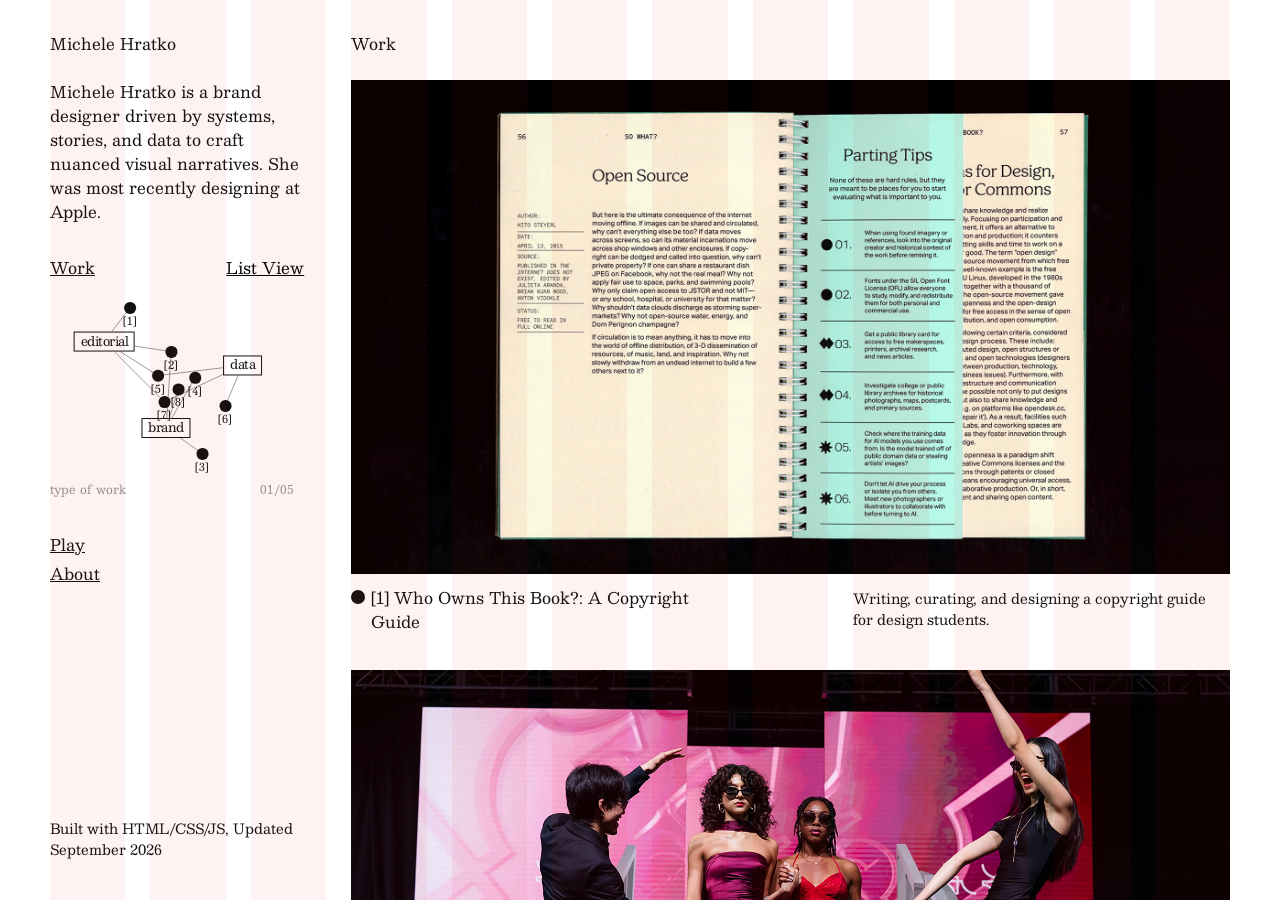
==== index.html @ ccbe78eb "test live!" ====
<!DOCTYPE html>
<!-- Hello if you're reading this! Feel free to look around. Disclaimer this site was made with a lot of Claude so some things might be odd.-->

<html lang="en">
<head>
    <meta charset="UTF-8" />
    <meta name="description" content="Michele Hratko is a brand designer, previously at Apple." />
    <meta name="robots" content="all" />
    <meta name="viewport" content="width=device-width, initial-scale=1.0" />
    <title>Michele Hratko</title>
    <link rel="icon" type="image/x-icon" href="images/Home/Favicon_Ellipse.png" />
    <!--font embed-->
    <!-- <link rel="preconnect" href="https://fonts.googleapis.com">
    <link rel="preconnect" href="https://fonts.gstatic.com" crossorigin>
    <link href="https://fonts.googleapis.com/css2?family=Cossette+Texte:wght@400;700&display=swap" rel="stylesheet"> -->
    <link rel="stylesheet" type="text/css" href="style.css" /> 
    <link rel="preconnect" href="https://fonts.googleapis.com">
<link rel="preconnect" href="https://fonts.gstatic.com" crossorigin>
<link href="https://fonts.googleapis.com/css2?family=Besley:wght@400;500;600;700;800;900&display=swap" rel="stylesheet">
</head> 
<body>
<!--This is the home page-->  
<main class="layout">
        <div class="grid-overlay"> 
    <div></div><div></div><div></div><div></div><div></div><div></div>
    <div></div><div></div><div></div><div></div><div></div><div></div>
</div>

<!--This is the sidebar-->  
<div id="sidebar-placeholder"></div>
<script src="includes.js"></script>

        <!--Case study right side--> 
        <section class="projects" id="gallery">
            <h2 class="name">Work</h2>
            <!--Project 1-->
            <a href="project-pages/WhoOwnsThisBook.html" class="project-card">
                <div class="project-media">
                    <img class="project-image-default" src="images/Home/Copyright_Home.png" alt="Copyright Book">
                    <img class="project-image-hover" src="images/Home/Copyright_Home.gif" alt="Copyright Book Gif">
                </div>
                    <div class="project-caption">
                        <span class="project-circle"></span>
                        <span class="project-name">[1] Who Owns This Book?: A Copyright Guide</span>
                        <p class="project-description">
                            Writing, curating, and designing a copyright guide for design students.
                        </p>
                </div>
            </a>
            <!--Project 2-->
            <a href="project-pages/LunarGalaFable.html" class="project-card">
                <div class="project-media">
                    <img class="project-image-default" src="images/Home/Fable_Home.png" alt="Lunar Gala Fable">
                    <img class="project-image-hover" src="images/Home/Fable_Home.gif" alt="Lunar Gala Fable Gif">
                </div>
                    <div class="project-caption">
                        <span class="project-circle"></span>
                        <span class="project-name">[2] Lunar Gala 2026: Fable</span>
                        <p class="project-description">
                            Creative directing Lunar Gala's 30th anniversary fashion show.
                        </p>
                </div>
            </a>
            <!--Project 3-->
            <a href="project-pages/Apple.html" class="project-card">
                <div class="project-media">
                    <img src="images/Home/Apple_Home.png" alt="Apple Logo">
                </div>
                    <div class="project-caption">
                        <span class="project-circle"></span>
                        <span class="project-name">[3] Apple Internship</span>
                        <p class="project-description">
                            Identity design for a hardware launch campaign. Under NDA.
                        </p>
                </div>
            </a>
             <!--Project 4-->
            <a href="project-pages/InternetArchive.html" class="project-card">
                <div class="project-media">
                    <img class="project-image-default" src="images/Home/Archive_Home.jpg" alt="Internet Archive Home">
                    <img class="project-image-hover" src="images/Home/Archive_Home.gif" alt="Internet Archive Reel">
                    </div>    
                    <div class="project-caption">
                    <span class="project-circle"></span>
                        <span class="project-name">[4] Rebranding the Internet Archive</span>
                        <p class="project-description">
                            An expansive, enduring identity for the Internet Archive's growing impact. 
                        </p>
                </div>
            </a>
               <!--Project 5-->
            <a href="project-pages/AirQuality.html" class="project-card">
                <div class="project-media">
                    <img class="project-image-default" src="images/Home/Air_Home2.png" alt="Air Home">
                    <img class="project-image-hover" src="images/Home/Air_Home2.gif" alt="Air Reel">
                </div>
                    <div class="project-caption">
                        <span class="project-circle"></span>
                        <span class="project-name">[5] The Air We Share</span>
                        <p class="project-description">
                            Investigating the history of air pollution and air quality monitoring in Western Pennsylvania.
                        </p>
                </div>
            </a>
                <!--Project 6-->
            <a href="project-pages/Compliments.html" class="project-card">
                <div class="project-media">
                    <img class="project-image-default" src="images/Home/Character_Home copy.jpg" alt="Compliment hands">
                    <img class="project-image-hover" src="images/Home/Compliments_Home.gif" alt="Compliments wind">
                </div>
                    <div class="project-caption">
                        <span class="project-circle"></span>
                        <span class="project-name">[6] Visualizing the Long Life of Compliments</span>
                        <p class="project-description">
                            One hundred people were asked to share the most meaningful compliment they had ever received. 
                        </p>
                </div>
            </a>
                  <!--Project 7-->
            <a href="project-pages/Ovation.html" class="project-card">
                <div class="project-media">
                    <img class="project-image-default" src="images/Home/Ovation_home.jpg" alt="Ovation array">
                    <img class="project-image-hover" src="images/Home/Ovation_Home.gif" alt="Ovation program gif">
                </div>
                    <div class="project-caption">
                        <span class="project-circle"></span>
                        <span class="project-name">[7] Ovation Film Festival</span>
                        <p class="project-description">
                            A scaleable brand system establishes a student film festival in its second year. 
                        </p>
                </div>
            </a>
                      <!--Project 8-->
            <a href="project-pages/Lupi.html" class="project-card">
                <div class="project-media">
                    <img class="project-image-default" src="images/Home/Lupi_home.png" alt="Lupi data spread">
                    <img class="project-image-hover" src="images/Home/Lupi_Home.gif" alt="Lupi animation">
                </div>
                    <div class="project-caption">
                        <span class="project-circle"></span>
                        <span class="project-name">[8] Celebrating Data Humanism and Giorgia Lupi</span>
                        <p class="project-description">
                            Identity system honoring the work and philosophy of information designer Giorgia Lupi.
                        </p>
                </div>
            </a>
        </section>
    </main>
    <script src="projects.js"></script>
</body>
</html>
---- style.css ----
/* http://meyerweb.com/eric/tools/css/reset/
   v2.0 | 20110126
   License: none (public domain)
*/

html,
body,
div,
span,
applet,
object,
iframe,
h1,
h2,
h3,
h4,
h5,
h6,
p,
blockquote,
pre,
a,
abbr,
acronym,
address,
big,
cite,
code,
del,
dfn,
em,
img,
ins,
kbd,
q,
s,
samp,
small,
strike,
strong,
sub,
sup,
tt,
var,
b,
u,
i,
center,
dl,
dt,
dd,
ol,
ul,
li,
fieldset,
form,
label,
legend,
table,
caption,
tbody,
tfoot,
thead,  
tr,
th,
td,
article,
aside,
canvas,
details,
embed,
figure,
figcaption,
footer,
header,
hgroup,
menu,
nav,
output,
ruby,
section,
summary,
time,
mark,
audio,
video {
  margin: 0;
  padding: 0;
  border: 0;
  font-size: 100%;
  font: inherit;
  vertical-align: baseline;
}
/* HTML5 display-role reset for older browsers */
article,
aside,
details,
figcaption,
figure,
footer,
header,
hgroup,
menu,
nav,
section {
  display: block;
}
body {
  line-height: 1;
}
ol,
ul {
  list-style: none;
}
blockquote,
q {
  quotes: none;
}
blockquote:before,
blockquote:after,
q:before,
q:after {
  content: "";
  content: none;
}

table {
  border-collapse: collapse;
  border-spacing: 0;
}

/* overarching variables */ 
:root {
    --background: #ffffff;
    --textBase: #111111;
    --textSub: #999999;
    --border: #000000;
    --grid-margin: 50px;
    --grid-gutter: 25px;
}

/* scroll */
html,
body {
  min-height: 100%;
  overflow: hidden;
}

body {
    font-family: "Besley", serif;
    font-size: 16px;
    line-height: 1.5;
    color: #111;
}

a {
  color: #111;
}

i,
em {
  font-style: italic;
}

/* desktop layout */
.layout {
  display: grid;
  grid-template-columns: repeat(12, 1fr);
  column-gap: var(--grid-gutter);
  padding: 0 var(--grid-margin);
  height: 100vh;
}

/* The placeholder is the grid item; the fetched .sidebar lives inside it. */
#sidebar-placeholder {
  grid-column: 1 / 4;
  min-width: 0;
}

.sidebar {
  grid-column: 1 / 4;
  height: 100vh;
  box-sizing: border-box;
  overflow-y: auto;
  overflow-x: hidden;
  padding: 32px 12px 40px 0;
  scrollbar-gutter: stable;
  scrollbar-width: thin;
  scrollbar-color: transparent transparent;
  display: flex;
  flex-direction: column;
}


.sidebar:hover {
  scrollbar-color: #d9d9d5 transparent;
}

.sidebar::-webkit-scrollbar {
  width: 8px;
}

.sidebar::-webkit-scrollbar-track {
  background: transparent;
}

.sidebar::-webkit-scrollbar-thumb {
  background: transparent;
  border-radius: 999px;
}

.sidebar:hover::-webkit-scrollbar-thumb {
  background: #d9d9d5;
}

.projects {
  grid-column: 4 / 13;
  display: grid;
  grid-template-columns: subgrid; for 1 col 
  /* for 2 col 
  grid-template-columns: repeat(2, minmax(0, 1fr)); 
  column-gap: 24px; 
  /* end */  */
  align-content: start;
  height: 100vh;
  box-sizing: border-box;
  overflow-y: auto;

  /* Extend only the scroll container into the existing outer margin. The
     matching right padding preserves the current content/grid position. */
  margin-right: calc(var(--grid-margin) * -1);
  padding: 32px var(--grid-margin) 40px 0;

  scrollbar-width: thin;
  scrollbar-color: transparent transparent;
}

/*adding for 3 col test */ 
.projects .name {
  grid-column: 1 / -1;
}

.projects:hover {
  scrollbar-color: #d9d9d5 transparent;
}

/* Chrome / Safari scrollbar styling */
.projects::-webkit-scrollbar {
  width: 8px;
}

.projects::-webkit-scrollbar-track {
  background: transparent;
}

.projects::-webkit-scrollbar-thumb {
  background: transparent;
  border-radius: 999px;
}

.projects:hover::-webkit-scrollbar-thumb {
  background: #d9d9d5;
}

/* type home page */ 

.name {
    grid-column: 1 / -1;
    font-size: 16px;
    /* font-weight: 500; */
    margin-bottom: 24px;
}

.bio {
    font-size: 16px;
    margin-bottom: 32px;
    /* border-top: 1px solid red; /* LINE PLACEHOLDER */  */
}

.nav-link {
    display: block;
    font-size: 16px;
    text-decoration: underline;
    color: #111;
    margin-bottom: 5px;
}

/* info grid 2 columns */ 
.info-columns {
    display: flex;
    gap: 24px;
    margin-top: 32px;
    font-size: 14px;
}

.info-column {
    flex: 1;
    display: flex;
    flex-direction: column;
    gap: 24px;
}

.info-block h3 {
    font-weight: 650;
}

.info-block a {
    color: #111;
    text-decoration: underline;
}

.sidebar-footer {
  margin-top: auto;
  font-size: 14px;
}

/* project cards */ 

.project-page {
  grid-column: 4 / 13;
}

/* 1 col */ 
.project-card {
    display: grid;
    grid-column: 1 / -1;
    grid-template-columns: subgrid;
    margin-bottom: 36px;
    color: inherit;
    text-decoration: none;
    cursor: pointer;
}

/* for 3 col */ 
/* .project-card {
  margin-bottom: 48px;

  color: inherit;
  text-decoration: none;
  cursor: pointer;
} */

.project-card:hover .project-name {
    text-decoration: underline;
}

.project-media {
    grid-column: 1 / -1;
    width: 100%;
    aspect-ratio: 16 / 9;
    margin-bottom: 12px;
    overflow: hidden;
    position: relative;
}

.project-media img {
    width: 100%;
    height: 100%;
    object-fit: cover;
    object-position: center;
    display: block;
}

.project-image-hover {
    position: absolute;
    inset: 0;
    opacity: 0;
}

.project-media:hover .project-image-hover {
    opacity: 1;
}

.project-media:hover .project-image-default {
    opacity: 0;
}

.project-caption {
  display: grid;
  grid-column: 1 / -1;
  grid-template-columns: subgrid;
  align-items: baseline;
}


.project-circle {
    grid-column: 1/2;
    grid-row: 1;
    width: 14px;
    height: 14px;
    border-radius: 50%;
    background-color: #111;
    justify-self: start;
}

.project-name {
    grid-column: 1/ 5;
    grid-row: 1;
    font-size: 16px;
    font-weight: 400;
    padding-left: 20px;
    min-width: 0;
}

.project-description {
    font-size: 14px;
    /* .projects starts at global column 4; local column 3 is global column 6. */
    grid-column: 6 / -1;
    text-align: left;
    min-width: 0;
}

/* project page */ 
.project-topbar {
  grid-column: 1 / -1;
  display: flex;
  justify-content: space-between;
  margin-bottom: 23px;
}

.close-link {
    color: #111;
    text-decoration: none;
}

.case-study {
    /* Span every column inside .projects (global page columns 4–12). */
    grid-column: 1 / -1;
    padding-bottom: 80px;
    display: grid;
    grid-template-columns: subgrid;
    /* border-top: 1px solid red; /* LINE PLACEHOLDER */  */
}

.case-media {
    width: 100%;
    aspect-ratio: 1 / 1;
    background: #000;
}

.case-media.hero {
    grid-column: 1 / -1;
    width: 100%;
    aspect-ratio: 16 / 9;
    margin-bottom: 12px;
    overflow: hidden;
}

.case-media-large, .case-image-grid {
   margin-bottom: 14px;
}

.case-media-large {
    width: 100%;
}

.case-media-large img {
    width: 100%;
    height: auto;
    display: block;
    aspect-ratio: auto; /* overrides any fixed ratio set elsewhere */
    object-fit: unset;  /* remove if object-fit was being used for cropping */
}

.case-intro {
  display: grid;
  grid-template-columns: subgrid;
  grid-column: 1 / -1;
  gap: var(--grid-gutter);
  margin: 16px 0 36px;
}

.case-description p {
  font-size: 14px;
}

.case-description .case-subhead {
  font-size: 16px;
  margin: 0 0 20px;
}

.case-title,
.case-description {
  grid-column: 1 / 5; /* five columns */
}

.case-title,
.case-media-large,
.case-intro,
.case-text-row,
.case-image-grid {
    grid-column: 1 / -1;
}

.about-title {
  grid-column: 1 / 5; /* five columns */
  grid-column: 1 / -1;
  display: flex;
    gap: 12px;
    font-size: 16px;
    align-items: baseline;
}

.case-meta {
    display: flex;
    flex-direction: column;
    gap: 14px;
    font-size: 14px;
    grid-column: 6 / 8;
}

  .press-links h1 {
    font-weight: 500;
  }

  .press-links p {
    margin: 0;
  }

.case-credits {
    grid-column: 8 / -1;
    font-size: 14px;
}

/* Lets the meta and credits occupy their own grid columns on wide screens. */
.case-details {
    display: contents;
}

.case-title {
    display: flex;
    gap: 12px;
    font-size: 16px;
    align-items: baseline;
}

.case-text-row {
    display: grid;
    grid-template-columns: subgrid;
    margin: 0px 0 5px;
    font-size: 14px;
}

.case-text-long, .case-text-short {
    margin: 0 0 25px 0; /* space below each paragraph */
}

.case-text-short {
    grid-column: 1 / 5;
}

.case-text-long {
    grid-column: 6 / 10;
    display: flex;
    flex-direction: column;
    /* border: 1px solid red; */
}

.case-text-long p {
  margin: 0 0 12px;
}

.case-image-grid {
    display: grid;
    grid-template-columns: var(--case-image-grid-columns, 1fr 1fr);
    align-items: start;
    gap: 16px;
}

.case-media {
    overflow: hidden;
}

.case-media img {
    width: 100%;
    height: 100%;
    display: block;
    object-fit: cover;
}

/* Large case-study media keeps each file's intrinsic aspect ratio. */
.case-media.case-media-large {
    aspect-ratio: auto;
    overflow: visible;
}

.case-media-large img,
.case-media-large video {
    width: 100%;
    height: auto;
    display: block;
    object-fit: contain;
}

/* Two-up media uses the same uncropped, intrinsic sizing as large media. */
.case-image-grid .case-media {
    min-width: 0;
    aspect-ratio: auto;
    overflow: visible;
}

.case-image-grid .case-media img,
.case-image-grid .case-media video {
    width: 100%;
    height: auto;
    display: block;
    object-fit: contain;
}

.case-image-grid > img,
.case-image-grid > video {
    min-width: 0;
    width: 100%;
    height: auto;
    display: block;
    object-fit: contain;
}


/* ABOUT PAGE */
.about-intro {
  grid-column: 1 / -1;
  display: grid;
  grid-template-columns: subgrid;
  align-items: start;
}

.about-copy {
  grid-column: 1 / -1;
}

.about-copy p {
  margin: 0 0 10px 0; /* space below each paragraph */
}

.about-copy a {
  color: inherit;
}

.about-description {
  grid-column: 1 / 6;
  display: grid;
  grid-template-columns: subgrid;
  grid-column-gap: var(--grid-gutter);
  align-content: start; /* prevents rows from stretching to fill leftover height */
  margin-bottom: 30px;
}

.about-headshot {
  grid-column: 6 / -1;
  grid-row: 1;
  overflow: hidden;
  align-self: start;
}

.about-headshot img {
  display: block;
  width: 100%;
  height: auto;
}

.about-business-card {
  grid-column: 1 / -1; /* fills the full width of the 6-column .about-description */
  overflow: hidden;
}

.about-business-card img {
  display: block;
  width: 100%;
  height: auto;
}

.about-info-columns {
  display: grid;
  grid-template-columns: subgrid;
  grid-column: 1 / -1;
  font-size: 14px;
  margin-top: 32px;
}

.about-info-columns .info-column:first-child {
  grid-column: 1 / 3;
}

.about-info-columns .info-column:last-child {
  grid-column: 3 / 5;
}

.about-info-columns .info-column {
  display: flex;
  flex-direction: column;
  gap: 14px;
}

/* Stage 1: Experience/Education/Press and Contact stack into one column,
   but bio + headshot stay side by side. */
@media screen and (max-width: 1100px) {
  .about-info-columns {
    grid-template-columns: 1fr;
  }

  .about-info-columns .info-column:first-child,
  .about-info-columns .info-column:last-child {
    grid-column: 1 / -1;
  }

  .about-info-columns .info-column:last-child {
    margin-top: 24px;
  }
}

/* Stack the About copy and headshot when the project column gets narrow. */
@media screen and (max-width: 900px) {
  .about-intro {
    grid-template-columns: minmax(0, 1fr);
  }

  .about-description,
  .about-headshot {
    grid-column: 1 / -1;
  }

  .about-headshot {
    grid-row: auto;
    order: -1;
    margin-bottom: 24px;
  }

  .about-description {
    display: block;
  }

  .about-info-columns {
    grid-template-columns: minmax(0, 1fr);
  }
}

/* Keep the intro description beside its details until the project columns
   become too narrow; then stack the meta and credits in one detail column. */
@media screen and (max-width: 1100px) {
    .case-details {
        display: flex;
        flex-direction: column;
        gap: 14px;
        grid-column: 6 / -1;
        grid-row: 1;
    }
}

/* At narrower desktop/tablet widths, use a single reading column. */
@media screen and (max-width: 900px) {
    .case-intro,
    .case-text-row {
        display: block;
    }

    .case-intro > * + *,
    .case-text-short + .case-text-long {
        margin-top: 16px;
    }
}

/* Sidebar responsiveness */
/* mobile *//* mobile */
@media screen and (max-width: 768px) {
  html,
  body {
    height: auto;
    min-height: 100%;
    overflow: auto;
  }

  .layout {
    display: block;
    height: auto;
    min-height: 100vh;
    padding: 24px;
  }

  .sidebar,
  .projects {
    display: block;
    height: auto;
    min-height: 0;
    overflow: visible;
    padding: 0;
  }

  .sidebar {
    margin-right: 0;
    margin-bottom: 48px;
  }

  .projects {
    margin-right: 0;
  }

  .sidebar .info-columns {
    display: none;
  }

  .project-caption {
    grid-template-columns: 5px 1fr;
    gap: 4px 16px;
  }

  .project-card {
    display: block;
  }

  .project-description {
    grid-column: 2;
  }

  .project-media {
    aspect-ratio: 4 / 3;
  }

    .project-topbar,
    .case-intro,
    .case-text-row,
    .case-image-grid {
        display: block;
    }

    .case-description,
    .case-meta,
    .case-text-short,
    .case-text-long,
    .case-image-grid .case-media {
        margin-top: 16px;
    }

}

  @media screen and (max-width: 900px) {
    .about-photo-grid {
      display: grid;
      grid-template-columns: repeat(2, minmax(0, 1fr));
      gap: 16px;
    }

    .about-photo-grid .case-media {
      margin-top: 0;
    }
  }

@media (max-width: 1100px) {
    .project-caption {
        grid-template-columns: 5px 1fr;
        row-gap: 8px;
    }

    .project-description {
        grid-column: 2;
    }

}

.project-list-view.hide-subtitles {
    grid-template-columns: minmax(0, 1fr);
}

.project-list-view.hide-subtitles .project-row {
    grid-template-columns: minmax(0, 1fr);
}

.project-list-view.hide-subtitles .project-row span:not(.list-name) {
    display: none;
}

.project-list-view.hide-subtitles .project-row .list-name {
    white-space: nowrap;
}

/* grid */ 
.grid-overlay {
    position: fixed;
    inset: 0;
    display: grid;
    grid-template-columns: repeat(12, 1fr);
    column-gap: var(--grid-gutter);
    padding: 0 var(--grid-margin);
    pointer-events: none;
    z-index: 9999;
}

.grid-overlay div {
    background: rgba(255, 0, 0, 0.05);
}


/* data interaction */ 
/* Interactive portfolio data viz */
.portfolio-network {
  --bg: #fff;
  --ink: #111;
  --line: rgba(17, 17, 17, 0.45);

  position: relative;
  width: 100%;
  height: clamp(150px, 18vw, 190px);
  margin: 3px 0 14px;
  overflow: visible;
  color: var(--ink);
  /* border: 2px solid red; */ 
}

.portfolio-network #field {
  position: absolute;
  inset: 0;
  width: 100%;
  height: 100%;
  overflow: visible;
}

.portfolio-network svg {
  position: absolute;
  inset: 0;
  width: 100%;
  height: 100%;
  overflow: visible;
  pointer-events: none;
}

.portfolio-network line {
  stroke: var(--line);
  stroke-width: 1;
  vector-effect: non-scaling-stroke;
}

.portfolio-network .label {
  position: absolute;
  transform: translate(-50%, -50%);
  border: 1px solid var(--ink);
  background: var(--bg);
  padding: 2px 6px 3px;
  font-size: clamp(11px, 1vw, 14px);
  line-height: 1;
  letter-spacing: -0.04em;
  white-space: nowrap;
  z-index: 4;
  pointer-events: none;
}

.portfolio-network .dot {
  position: absolute;
  width: clamp(9px, 0.9vw, 12px);
  height: clamp(9px, 0.9vw, 12px);
  border-radius: 50%;
  background: var(--ink);
  z-index: 6;
  cursor: pointer;
}

.portfolio-network .dot::before {
  content: "";
  position: absolute;
  inset: -8px;
}

.portfolio-network .dot::after {
  content: attr(data-id);
  position: absolute;
  top: 14px;
  left: 50%;
  transform: translateX(-50%);
  font-size: clamp(9px, 0.85vw, 11px);
  line-height: 1;
  pointer-events: none;
}

.portfolio-network .hover-title {
  position: absolute;
  z-index: 40;
  border: 1px solid var(--ink);
  background: var(--bg);
  padding: 2px 6px 3px;
  font-size: clamp(11px, 0.95vw, 13px);
  line-height: 1;
  white-space: nowrap;
  color: var(--ink);
  text-decoration: none;
  pointer-events: none;
  opacity: 0;
  transform: translate(4px, -50%);
}

.portfolio-network .hover-title.is-visible {
  opacity: 1;
  pointer-events: auto;
  cursor: pointer;
}

.hover-bg {
  position: absolute;
  inset: 24px;              /* was: inset: 0; — this pulls all 4 sides in */
  background-size: contain;
  background-repeat: no-repeat;
  background-position: center;
  opacity: 0;
  pointer-events: none;
  transition: opacity 0.35s ease;
  z-index: 0;
}

.hover-bg.is-visible {
  opacity: 0.6;
}

.portfolio-network #shuffle {
  display: none;
}

.portfolio-network #stateCounter {
  position: absolute;
  right: 10px;
  bottom: -12px;
  z-index: 10;
  font-size: clamp(12px, 0.8vw, 14px);
  color: rgba(17, 17, 17, 0.45);
  font-variant-numeric: tabular-nums;
} 

.portfolio-network #stateTitle {
  position: absolute;
  left: 0;
  bottom: -12px;
  z-index: 10;
  font-size: clamp(12px, 0.8vw, 14px);
  color: rgba(17, 17, 17, 0.45);
}

/*list view of interactive section */
.work-view-header {
  display: flex;
  justify-content: space-between;
  align-items: baseline;
}

.view-toggle {
  border: 0;
  background: transparent;
  padding: 0;
  font: inherit;
  text-decoration: underline;
  cursor: pointer;
}

@media (max-width: 1100px) {
  .view-toggle {
    display: none;
  }
}

.project-row {
  display: grid;
  grid-template-columns: subgrid;
  grid-column: 1 / -1;
  gap: 16px;
  border-bottom: 1px solid rgba(0,0,0,.45);
  padding: 6px 0 3px;
  font-size: 13px;
  color: inherit;
  text-decoration: none;
}

.project-row span:last-child {
  color: rgba(0,0,0,.38);
  white-space: nowrap;
  text-align: left;
}

.work-view-body {
  position: relative;
  height: 230px;
  min-height: 190px;
  margin: 10px 0 14px;
  /*border: 2px solid red;*/ 
}

.work-view-body .portfolio-network,
.work-view-body .project-list-view {
  position: absolute;
  inset: 0;
  width: 100%;
}

.project-list-view {
  display: grid;
  grid-template-columns: minmax(0, 1fr) max-content;
  align-content: start;
  opacity: 0;
  visibility: hidden;
  pointer-events: none;
  z-index: 1;
}

.portfolio-network {
  z-index: 2;
}

.work-view.show-list .portfolio-network {
  opacity: 0;
  visibility: hidden;
  pointer-events: none;
}

.work-view:not(.show-list) .portfolio-network {
  transform: translateY(8px);
}

.work-view.show-list .project-list-view {
  opacity: 1;
  visibility: visible;
  pointer-events: auto;
  z-index: 3;
}

.work-view {
  position: relative;
  padding-bottom: 12px;
}

.work-view-body {
  position: relative;
  min-height: 190px;
  margin: 0 0 6px;
}

.work-view-body .portfolio-network,
.work-view-body .project-list-view {
  position: absolute;
  inset: 0;
  width: 100%;
}

/* list view hover */
.list-name{
    position: relative;
    padding-left: 0px;
    text-decoration:none;
}

.list-name::before{
    content:"";
    position:absolute;
    left:0;
    top:50%;

    width:14px;
    height:14px;
    border-radius:50%;
    background:#111;

    transform:translateY(-50%);
    display:none;
}

.project-row:hover .list-name::before{
    display:block;
}

.project-row.is-active .list-name::before{
    display:block;
}

.project-row:hover .list-name{
    padding-left:20px;
    text-decoration:underline;
    text-underline-offset:3px;
}

.project-row.is-active .list-name{
    padding-left:20px;
}
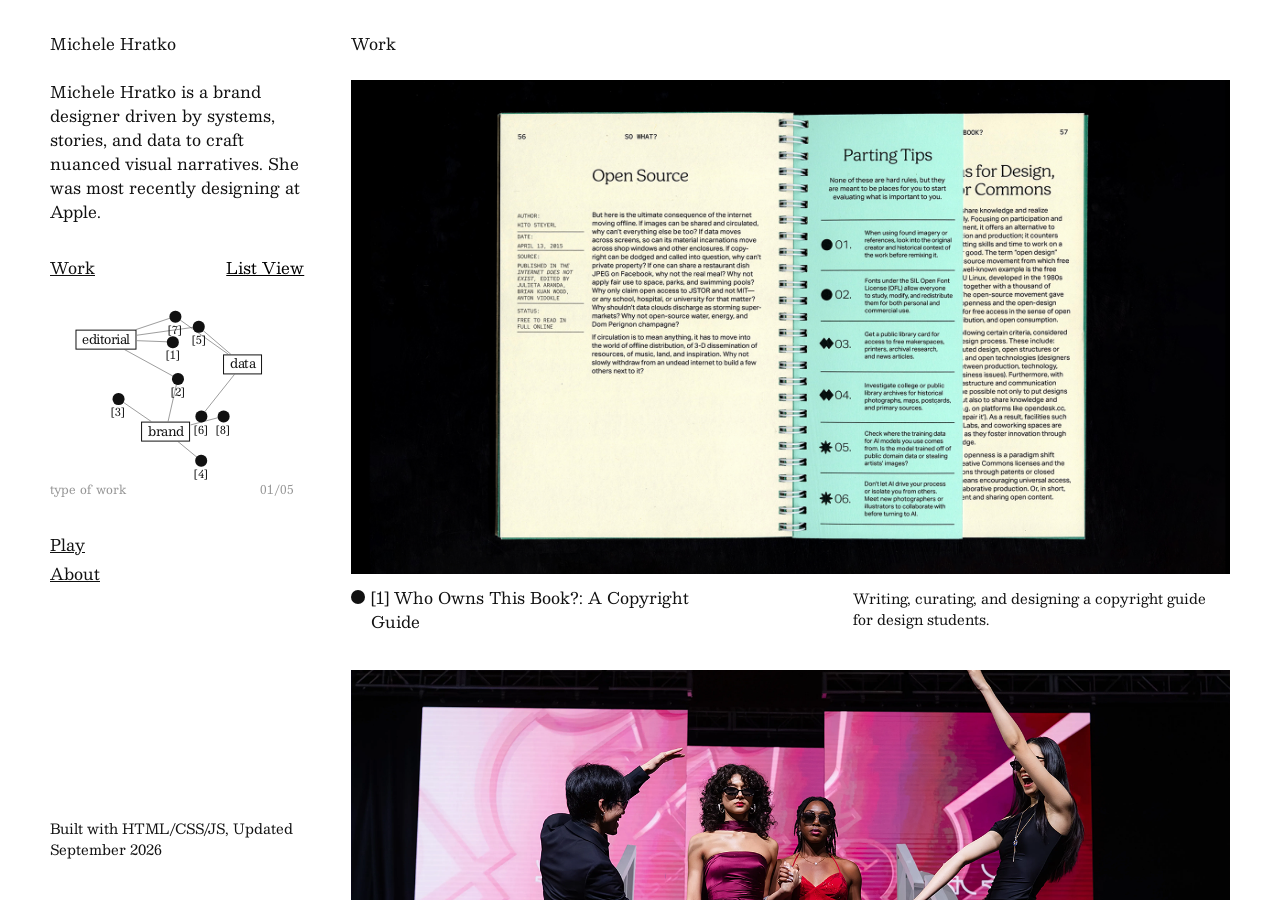
==== commit 5931fe05: "test2" ====
--- a/index.html
+++ b/index.html
@@ -17,6 +17,15 @@
     <link rel="preconnect" href="https://fonts.googleapis.com">
 <link rel="preconnect" href="https://fonts.gstatic.com" crossorigin>
 <link href="https://fonts.googleapis.com/css2?family=Besley:wght@400;500;600;700;800;900&display=swap" rel="stylesheet">
+<!-- Google tag (gtag.js) -->
+<script async src="https://www.googletagmanager.com/gtag/js?id=G-1TT8N3V7EK"></script>
+<script>
+  window.dataLayer = window.dataLayer || [];
+  function gtag(){dataLayer.push(arguments);}
+  gtag('js', new Date());
+
+  gtag('config', 'G-1TT8N3V7EK');
+</script>
 </head> 
 <body>
 <!--This is the home page-->  
--- a/style.css
+++ b/style.css
@@ -884,10 +884,10 @@
     pointer-events: none;
     z-index: 9999;
 }
-
+/* 
 .grid-overlay div {
     background: rgba(255, 0, 0, 0.05);
-}
+} */
 
 
 /* data interaction */ 
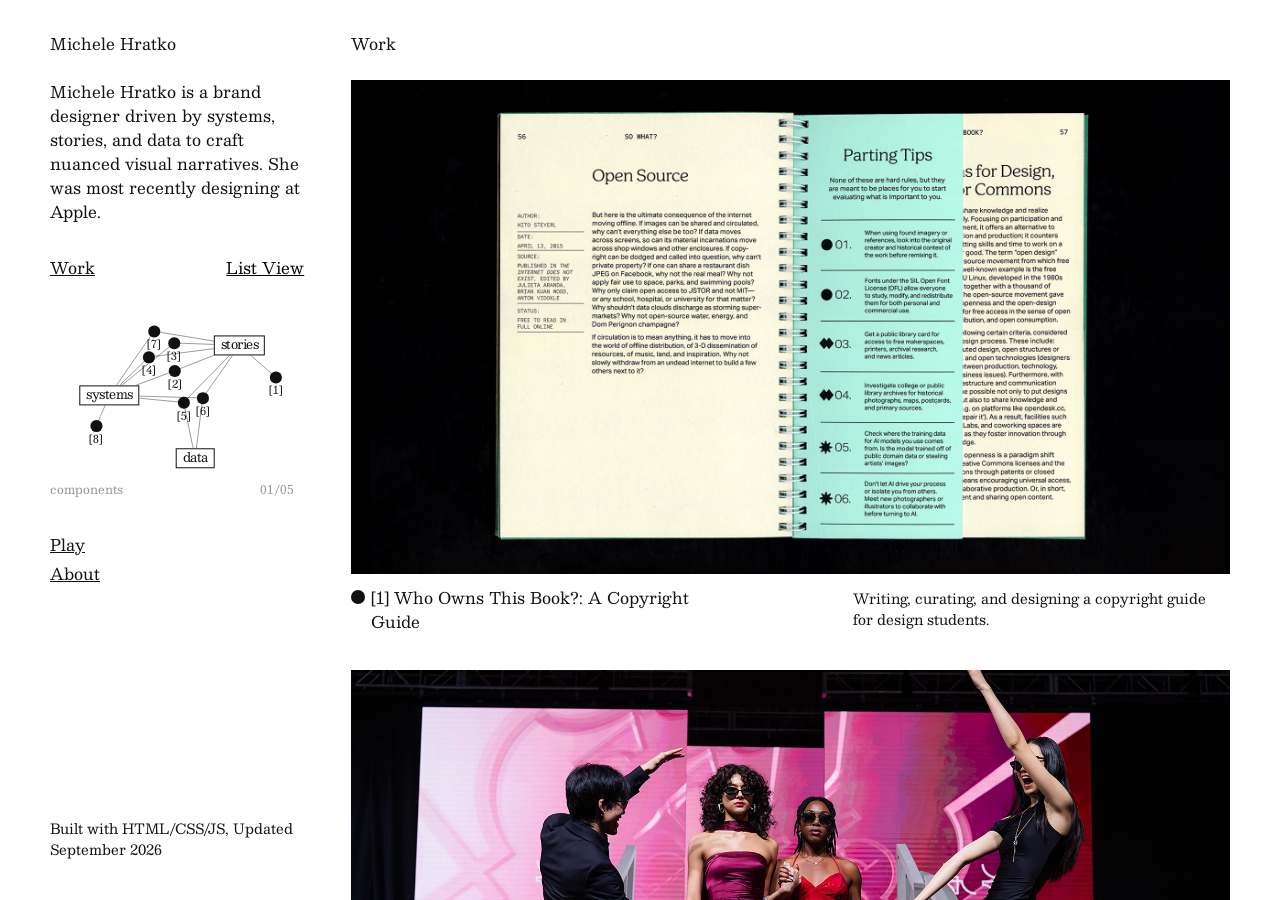
==== commit 023a55db: "fixing visualization" ====
--- a/index.html
+++ b/index.html
@@ -155,6 +155,5 @@
             </a>
         </section>
     </main>
-    <script src="projects.js"></script>
 </body>
 </html>
--- a/style.css
+++ b/style.css
@@ -216,11 +216,11 @@
 .projects {
   grid-column: 4 / 13;
   display: grid;
-  grid-template-columns: subgrid; for 1 col 
-  /* for 2 col 
+  grid-template-columns: subgrid; /* for 1 col */
+  /* for 2 col
   grid-template-columns: repeat(2, minmax(0, 1fr)); 
   column-gap: 24px; 
-  /* end */  */
+  */
   align-content: start;
   height: 100vh;
   box-sizing: border-box;
@@ -274,7 +274,7 @@
 .bio {
     font-size: 16px;
     margin-bottom: 32px;
-    /* border-top: 1px solid red; /* LINE PLACEHOLDER */  */
+  /* border-top: 1px solid red; */
 }
 
 .nav-link {
@@ -429,7 +429,7 @@
     padding-bottom: 80px;
     display: grid;
     grid-template-columns: subgrid;
-    /* border-top: 1px solid red; /* LINE PLACEHOLDER */  */
+    /* border-top: 1px solid red; */
 }
 
 .case-media {
@@ -771,28 +771,77 @@
   }
 
   .layout {
-    display: block;
+    display: flex;
+    flex-direction: column;
     height: auto;
     min-height: 100vh;
     padding: 24px;
   }
 
+  #sidebar-placeholder,
+  .sidebar {
+    display: contents;
+  }
+
   .sidebar,
   .projects {
-    display: block;
     height: auto;
     min-height: 0;
     overflow: visible;
     padding: 0;
   }
 
-  .sidebar {
-    margin-right: 0;
-    margin-bottom: 48px;
+  .site-header,
+  .projects > .name {
+    display: none;
   }
 
   .projects {
     margin-right: 0;
+    order: 4;
+  }
+
+  .sidebar-footer {
+    order: 5;
+    margin-top: 48px;
+    padding-bottom: 24px;
+  }
+
+  .work-view {
+    display: contents;
+  }
+
+  .work-view-header {
+    order: 0;
+    margin-bottom: 8px;
+  }
+
+  .work-view-header .nav-link {
+    margin-bottom: 0;
+  }
+
+  .sidebar > .nav-link {
+    margin-bottom: 8px;
+  }
+
+  .sidebar > .nav-link[href*="play.html"] {
+    order: 1;
+  }
+
+  .sidebar > .nav-link[href*="about.html"] {
+    order: 2;
+  }
+
+  .work-view-body {
+    order: 3;
+  }
+
+  .project-topbar {
+    margin-bottom: 24px;
+  }
+
+  .project-topbar .close-link {
+    display: none;
   }
 
   .sidebar .info-columns {
@@ -813,7 +862,7 @@
   }
 
   .project-media {
-    aspect-ratio: 4 / 3;
+    aspect-ratio: 16 / 9;
   }
 
     .project-topbar,
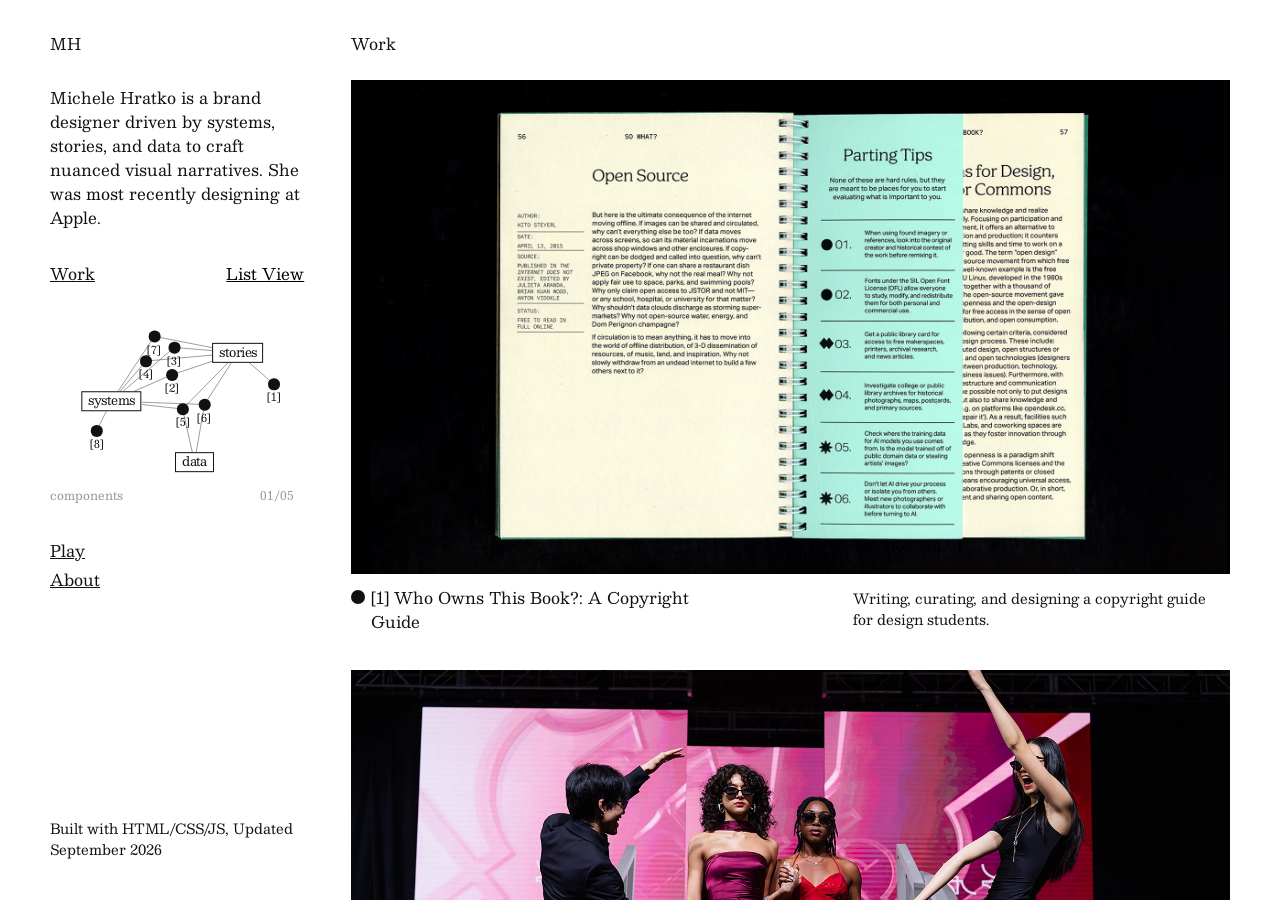
==== commit 15371bcc: "optimize home. attempt 1" ====
--- a/index.html
+++ b/index.html
@@ -46,7 +46,7 @@
             <a href="project-pages/WhoOwnsThisBook.html" class="project-card">
                 <div class="project-media">
                     <img class="project-image-default" src="images/Home/Copyright_Home.png" alt="Copyright Book">
-                    <img class="project-image-hover" src="images/Home/Copyright_Home.gif" alt="Copyright Book Gif">
+                    <img class="project-image-hover" data-src="images/Home/Copyright_Home.gif" src="" alt="Copyright Book Gif">
                 </div>
                     <div class="project-caption">
                         <span class="project-circle"></span>
@@ -60,7 +60,7 @@
             <a href="project-pages/LunarGalaFable.html" class="project-card">
                 <div class="project-media">
                     <img class="project-image-default" src="images/Home/Fable_Home.png" alt="Lunar Gala Fable">
-                    <img class="project-image-hover" src="images/Home/Fable_Home.gif" alt="Lunar Gala Fable Gif">
+                    <img class="project-image-hover" data-src="images/Home/Fable_Home.gif" src="" alt="Lunar Gala Fable Gif">
                 </div>
                     <div class="project-caption">
                         <span class="project-circle"></span>
@@ -87,7 +87,7 @@
             <a href="project-pages/InternetArchive.html" class="project-card">
                 <div class="project-media">
                     <img class="project-image-default" src="images/Home/Archive_Home.jpg" alt="Internet Archive Home">
-                    <img class="project-image-hover" src="images/Home/Archive_Home.gif" alt="Internet Archive Reel">
+                    <img class="project-image-hover" data-src="images/Home/Archive_Home.gif" src="" alt="Internet Archive Reel">
                     </div>    
                     <div class="project-caption">
                     <span class="project-circle"></span>
@@ -101,7 +101,7 @@
             <a href="project-pages/AirQuality.html" class="project-card">
                 <div class="project-media">
                     <img class="project-image-default" src="images/Home/Air_Home2.png" alt="Air Home">
-                    <img class="project-image-hover" src="images/Home/Air_Home2.gif" alt="Air Reel">
+                    <img class="project-image-hover" data-src="images/Home/Air_Home2.gif" src="" alt="Air Reel">
                 </div>
                     <div class="project-caption">
                         <span class="project-circle"></span>
@@ -115,7 +115,7 @@
             <a href="project-pages/Compliments.html" class="project-card">
                 <div class="project-media">
                     <img class="project-image-default" src="images/Home/Character_Home copy.jpg" alt="Compliment hands">
-                    <img class="project-image-hover" src="images/Home/Compliments_Home.gif" alt="Compliments wind">
+                    <img class="project-image-hover" data-src="images/Home/Compliments_Home.gif" src="" alt="Compliments wind">
                 </div>
                     <div class="project-caption">
                         <span class="project-circle"></span>
@@ -129,7 +129,7 @@
             <a href="project-pages/Ovation.html" class="project-card">
                 <div class="project-media">
                     <img class="project-image-default" src="images/Home/Ovation_home.jpg" alt="Ovation array">
-                    <img class="project-image-hover" src="images/Home/Ovation_Home.gif" alt="Ovation program gif">
+                    <img class="project-image-hover" data-src="images/Home/Ovation_Home.gif" src="" alt="Ovation program gif">
                 </div>
                     <div class="project-caption">
                         <span class="project-circle"></span>
@@ -143,7 +143,7 @@
             <a href="project-pages/Lupi.html" class="project-card">
                 <div class="project-media">
                     <img class="project-image-default" src="images/Home/Lupi_home.png" alt="Lupi data spread">
-                    <img class="project-image-hover" src="images/Home/Lupi_Home.gif" alt="Lupi animation">
+                    <img class="project-image-hover" data-src="images/Home/Lupi_Home.gif" src="" alt="Lupi animation">
                 </div>
                     <div class="project-caption">
                         <span class="project-circle"></span>
--- a/style.css
+++ b/style.css
@@ -271,6 +271,54 @@
     margin-bottom: 24px;
 }
 
+.site-header .name-link {
+    position: relative;
+    display: inline-block;
+    width: 15ch;
+    color: inherit;
+    text-decoration: none;
+    white-space: nowrap;
+    overflow: hidden;
+}
+
+.site-header .name-link .name-short,
+.site-header .name-link .name-full {
+    display: block;
+    white-space: nowrap;
+}
+
+.site-header .name-link .name-short {
+    opacity: 1;
+    transition: opacity 0.2s ease;
+}
+
+.site-header .name-link .name-full {
+    position: absolute;
+    inset: 0 auto auto 0;
+    width: 0;
+    overflow: hidden;
+    opacity: 1;
+    transition: width 0.6s steps(18, end), opacity 0.2s ease;
+}
+
+.site-header .name-link:hover .name-short {
+    opacity: 0;
+}
+
+.site-header .name-link:hover .name-full {
+    width: 15ch;
+    opacity: 1;
+}
+
+.site-header .name-link:not(:hover) .name-full {
+    width: 0;
+    opacity: 0;
+}
+
+.site-header .name-link:not(:hover) .name-short {
+    opacity: 1;
+}
+
 .bio {
     font-size: 16px;
     margin-bottom: 32px;
@@ -429,6 +477,7 @@
     padding-bottom: 80px;
     display: grid;
     grid-template-columns: subgrid;
+    margin-top: 5px;
     /* border-top: 1px solid red; */
 }
 
@@ -475,8 +524,10 @@
 }
 
 .case-description .case-subhead {
-  font-size: 16px;
+  font-size: 18px;
+  /* font-weight: 500; */
   margin: 0 0 20px;
+  line-height: 1.3;
 }
 
 .case-title,
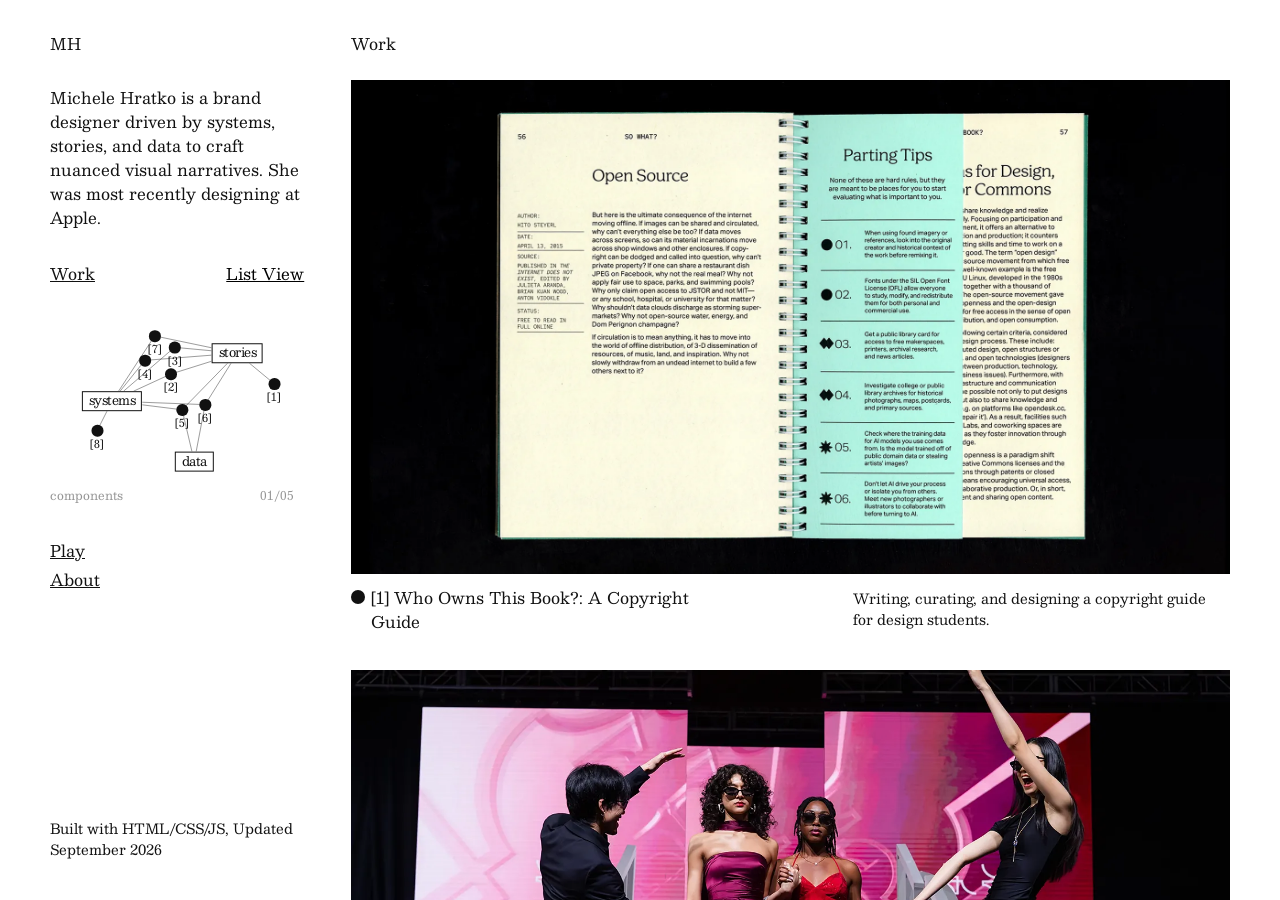
==== commit f619c683: "all webps" ====
--- a/index.html
+++ b/index.html
@@ -8,7 +8,7 @@
     <meta name="robots" content="all" />
     <meta name="viewport" content="width=device-width, initial-scale=1.0" />
     <title>Michele Hratko</title>
-    <link rel="icon" type="image/x-icon" href="images/Home/Favicon_Ellipse.png" />
+    <link rel="icon" type="image/x-icon" href="images/Home/Favicon_Ellipse.webp" />
     <!--font embed-->
     <!-- <link rel="preconnect" href="https://fonts.googleapis.com">
     <link rel="preconnect" href="https://fonts.gstatic.com" crossorigin>
@@ -45,7 +45,7 @@
             <!--Project 1-->
             <a href="project-pages/WhoOwnsThisBook.html" class="project-card">
                 <div class="project-media">
-                    <img class="project-image-default" src="images/Home/Copyright_Home.png" alt="Copyright Book">
+                    <img class="project-image-default" src="images/Home/Copyright_Home.webp" alt="Copyright Book">
                     <img class="project-image-hover" data-src="images/Home/Copyright_Home.gif" src="" alt="Copyright Book Gif">
                 </div>
                     <div class="project-caption">
@@ -59,7 +59,7 @@
             <!--Project 2-->
             <a href="project-pages/LunarGalaFable.html" class="project-card">
                 <div class="project-media">
-                    <img class="project-image-default" src="images/Home/Fable_Home.png" alt="Lunar Gala Fable">
+                    <img class="project-image-default" src="images/Home/Fable_Home.webp" alt="Lunar Gala Fable">
                     <img class="project-image-hover" data-src="images/Home/Fable_Home.gif" src="" alt="Lunar Gala Fable Gif">
                 </div>
                     <div class="project-caption">
@@ -73,7 +73,7 @@
             <!--Project 3-->
             <a href="project-pages/Apple.html" class="project-card">
                 <div class="project-media">
-                    <img src="images/Home/Apple_Home.png" alt="Apple Logo">
+                    <img src="images/Home/Apple_Home.webp" alt="Apple Logo">
                 </div>
                     <div class="project-caption">
                         <span class="project-circle"></span>
@@ -86,7 +86,7 @@
              <!--Project 4-->
             <a href="project-pages/InternetArchive.html" class="project-card">
                 <div class="project-media">
-                    <img class="project-image-default" src="images/Home/Archive_Home.jpg" alt="Internet Archive Home">
+                    <img class="project-image-default" src="images/Home/Archive_Home.webp" alt="Internet Archive Home">
                     <img class="project-image-hover" data-src="images/Home/Archive_Home.gif" src="" alt="Internet Archive Reel">
                     </div>    
                     <div class="project-caption">
@@ -100,7 +100,7 @@
                <!--Project 5-->
             <a href="project-pages/AirQuality.html" class="project-card">
                 <div class="project-media">
-                    <img class="project-image-default" src="images/Home/Air_Home2.png" alt="Air Home">
+                    <img class="project-image-default" src="images/Home/Air_Home2.webp" alt="Air Home">
                     <img class="project-image-hover" data-src="images/Home/Air_Home2.gif" src="" alt="Air Reel">
                 </div>
                     <div class="project-caption">
@@ -128,7 +128,7 @@
                   <!--Project 7-->
             <a href="project-pages/Ovation.html" class="project-card">
                 <div class="project-media">
-                    <img class="project-image-default" src="images/Home/Ovation_home.jpg" alt="Ovation array">
+                    <img class="project-image-default" src="images/Home/Ovation_home.webp" alt="Ovation array">
                     <img class="project-image-hover" data-src="images/Home/Ovation_Home.gif" src="" alt="Ovation program gif">
                 </div>
                     <div class="project-caption">
@@ -142,7 +142,7 @@
                       <!--Project 8-->
             <a href="project-pages/Lupi.html" class="project-card">
                 <div class="project-media">
-                    <img class="project-image-default" src="images/Home/Lupi_home.png" alt="Lupi data spread">
+                    <img class="project-image-default" src="images/Home/Lupi_home.webp" alt="Lupi data spread">
                     <img class="project-image-hover" data-src="images/Home/Lupi_Home.gif" src="" alt="Lupi animation">
                 </div>
                     <div class="project-caption">
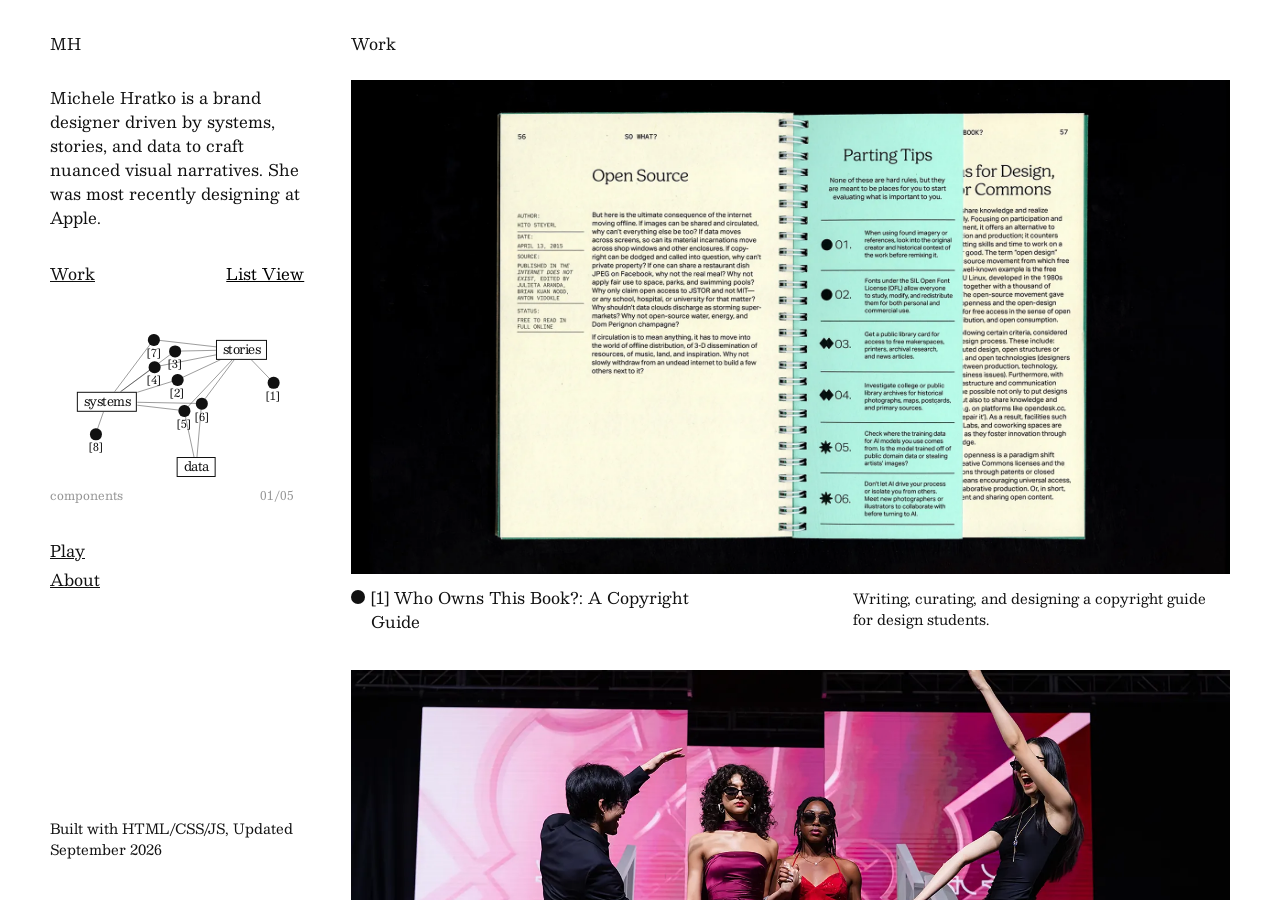
==== commit eefc0cca: "fixing broken image links" ====
--- a/index.html
+++ b/index.html
@@ -114,7 +114,7 @@
                 <!--Project 6-->
             <a href="project-pages/Compliments.html" class="project-card">
                 <div class="project-media">
-                    <img class="project-image-default" src="images/Home/Character_Home copy.jpg" alt="Compliment hands">
+                    <img class="project-image-default" src="images/Home/Character_Home copy.webp" alt="Compliment hands">
                     <img class="project-image-hover" data-src="images/Home/Compliments_Home.gif" src="" alt="Compliments wind">
                 </div>
                     <div class="project-caption">
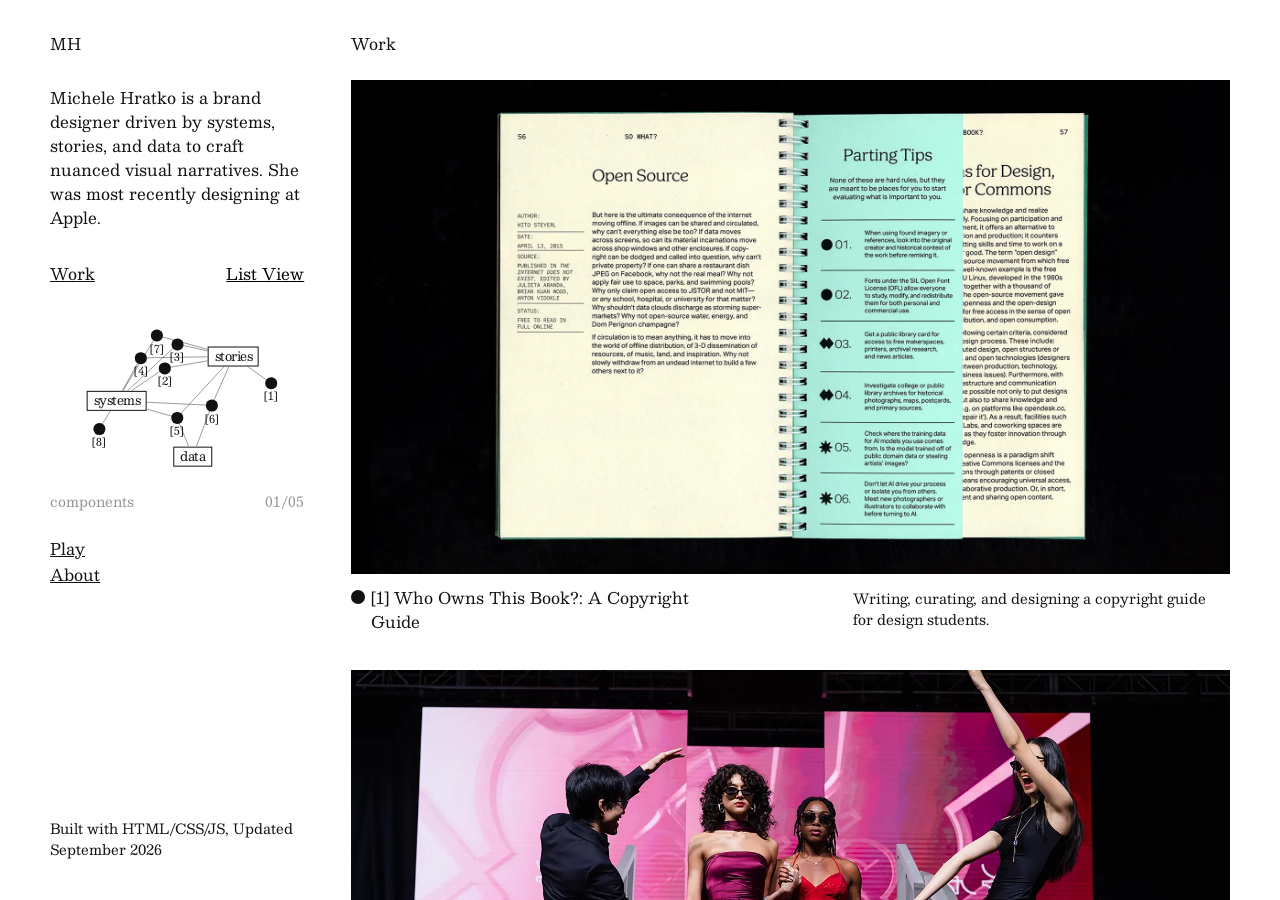
==== commit 8c180d18: "flash image indicator test" ====
--- a/index.html
+++ b/index.html
@@ -46,7 +46,7 @@
             <a href="project-pages/WhoOwnsThisBook.html" class="project-card">
                 <div class="project-media">
                     <img class="project-image-default" src="images/Home/Copyright_Home.webp" alt="Copyright Book">
-                    <img class="project-image-hover" data-src="images/Home/Copyright_Home.gif" src="" alt="Copyright Book Gif">
+                    <img class="project-image-hover" src="images/Home/Copyright_Home.gif" alt="Copyright Book Gif">
                 </div>
                     <div class="project-caption">
                         <span class="project-circle"></span>
@@ -60,7 +60,7 @@
             <a href="project-pages/LunarGalaFable.html" class="project-card">
                 <div class="project-media">
                     <img class="project-image-default" src="images/Home/Fable_Home.webp" alt="Lunar Gala Fable">
-                    <img class="project-image-hover" data-src="images/Home/Fable_Home.gif" src="" alt="Lunar Gala Fable Gif">
+                    <img class="project-image-hover" src="images/Home/Fable_Home.gif" alt="Lunar Gala Fable Gif">
                 </div>
                     <div class="project-caption">
                         <span class="project-circle"></span>
@@ -87,7 +87,7 @@
             <a href="project-pages/InternetArchive.html" class="project-card">
                 <div class="project-media">
                     <img class="project-image-default" src="images/Home/Archive_Home.webp" alt="Internet Archive Home">
-                    <img class="project-image-hover" data-src="images/Home/Archive_Home.gif" src="" alt="Internet Archive Reel">
+                    <img class="project-image-hover" src="images/Home/Archive_Home.gif" alt="Internet Archive Reel">
                     </div>    
                     <div class="project-caption">
                     <span class="project-circle"></span>
@@ -101,7 +101,7 @@
             <a href="project-pages/AirQuality.html" class="project-card">
                 <div class="project-media">
                     <img class="project-image-default" src="images/Home/Air_Home2.webp" alt="Air Home">
-                    <img class="project-image-hover" data-src="images/Home/Air_Home2.gif" src="" alt="Air Reel">
+                    <img class="project-image-hover" src="images/Home/Air_Home2.gif" alt="Air Reel">
                 </div>
                     <div class="project-caption">
                         <span class="project-circle"></span>
@@ -115,7 +115,7 @@
             <a href="project-pages/Compliments.html" class="project-card">
                 <div class="project-media">
                     <img class="project-image-default" src="images/Home/Character_Home copy.webp" alt="Compliment hands">
-                    <img class="project-image-hover" data-src="images/Home/Compliments_Home.gif" src="" alt="Compliments wind">
+                    <img class="project-image-hover" src="images/Home/Compliments_Home.gif" alt="Compliments wind">
                 </div>
                     <div class="project-caption">
                         <span class="project-circle"></span>
@@ -129,7 +129,7 @@
             <a href="project-pages/Ovation.html" class="project-card">
                 <div class="project-media">
                     <img class="project-image-default" src="images/Home/Ovation_home.webp" alt="Ovation array">
-                    <img class="project-image-hover" data-src="images/Home/Ovation_Home.gif" src="" alt="Ovation program gif">
+                    <img class="project-image-hover" src="images/Home/Ovation_Home.gif" alt="Ovation program gif">
                 </div>
                     <div class="project-caption">
                         <span class="project-circle"></span>
@@ -143,7 +143,7 @@
             <a href="project-pages/Lupi.html" class="project-card">
                 <div class="project-media">
                     <img class="project-image-default" src="images/Home/Lupi_home.webp" alt="Lupi data spread">
-                    <img class="project-image-hover" data-src="images/Home/Lupi_Home.gif" src="" alt="Lupi animation">
+                    <img class="project-image-hover" src="images/Home/Lupi_Home.gif" alt="Lupi animation">
                 </div>
                     <div class="project-caption">
                         <span class="project-circle"></span>
--- a/style.css
+++ b/style.css
@@ -333,6 +333,15 @@
     margin-bottom: 5px;
 }
 
+.sidebar-links {
+  margin-top: 4px;
+  padding-top: 0;
+}
+
+.sidebar-links .nav-link {
+  margin-bottom: 2px;
+}
+
 /* info grid 2 columns */ 
 .info-columns {
     display: flex;
@@ -1004,6 +1013,20 @@
   overflow: visible;
   color: var(--ink);
   /* border: 2px solid red; */ 
+}
+
+.network-hint {
+  display: none;
+  position: absolute;
+  left: 0;
+  bottom: -30px;
+  z-index: 10;
+  color: rgba(17, 17, 17, 0.45);
+  font-size: 12px;
+  font-style: italic;
+  line-height: 1;
+  text-align: left;
+  cursor: pointer;
 }
 
 .portfolio-network #field {
@@ -1100,7 +1123,7 @@
   background-position: center;
   opacity: 0;
   pointer-events: none;
-  transition: opacity 0.35s ease;
+  transition: opacity 0.22s ease;
   z-index: 0;
 }
 
@@ -1112,23 +1135,35 @@
   display: none;
 }
 
+.portfolio-network .state-readout {
+  position: absolute;
+  right: 0;
+  bottom: -20px;
+  z-index: 10;
+  display: flex;
+  align-items: center;
+  gap: 4px;
+}
+
+.portfolio-network #shuffleIcon {
+  display: none;
+}
+
 .portfolio-network #stateCounter {
-  position: absolute;
-  right: 10px;
-  bottom: -12px;
-  z-index: 10;
-  font-size: clamp(12px, 0.8vw, 14px);
+  font-size: clamp(14px, 0.8vw, 14px);
   color: rgba(17, 17, 17, 0.45);
   font-variant-numeric: tabular-nums;
+  cursor: pointer;
 } 
 
 .portfolio-network #stateTitle {
   position: absolute;
   left: 0;
-  bottom: -12px;
+  bottom: -20px;
   z-index: 10;
-  font-size: clamp(12px, 0.8vw, 14px);
+  font-size: clamp(14px, 0.8vw, 14px);
   color: rgba(17, 17, 17, 0.45);
+  cursor: pointer;
 }
 
 /*list view of interactive section */
@@ -1175,7 +1210,7 @@
   position: relative;
   height: 230px;
   min-height: 190px;
-  margin: 10px 0 14px;
+  margin: 10px 0 10px;
   /*border: 2px solid red;*/ 
 }
 
@@ -1217,15 +1252,19 @@
   z-index: 3;
 }
 
+.work-view.show-list .network-hint {
+  display: none;
+}
+
 .work-view {
   position: relative;
-  padding-bottom: 12px;
+  padding-bottom: 4px;
 }
 
 .work-view-body {
   position: relative;
   min-height: 190px;
-  margin: 0 0 6px;
+  margin: 0 0 8px;
 }
 
 .work-view-body .portfolio-network,
@@ -1233,6 +1272,7 @@
   position: absolute;
   inset: 0;
   width: 100%;
+  /* border: red solid 1px; */
 }
 
 /* list view hover */
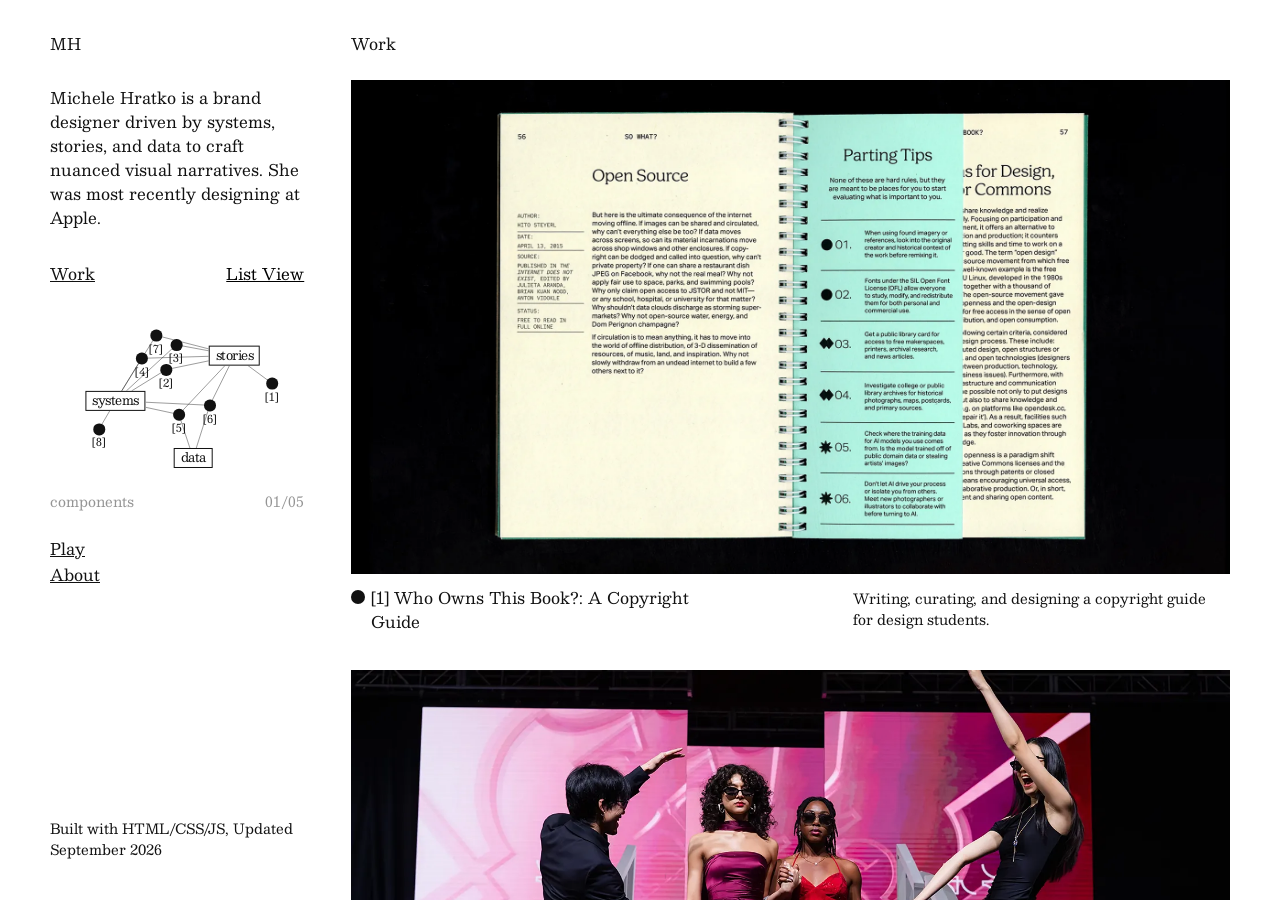
==== commit c730639d: "speed up load in" ====
--- a/index.html
+++ b/index.html
@@ -20,7 +20,7 @@
 <!-- Google tag (gtag.js) -->
 <script async src="https://www.googletagmanager.com/gtag/js?id=G-1TT8N3V7EK"></script>
 <script>
-  window.dataLayer = window.dataLayer || [];
+  window.dataLayer = window.dataLayer || [];   
   function gtag(){dataLayer.push(arguments);}
   gtag('js', new Date());
 
--- a/style.css
+++ b/style.css
@@ -1138,7 +1138,7 @@
 .portfolio-network .state-readout {
   position: absolute;
   right: 0;
-  bottom: -20px;
+  bottom: -20px;  
   z-index: 10;
   display: flex;
   align-items: center;
